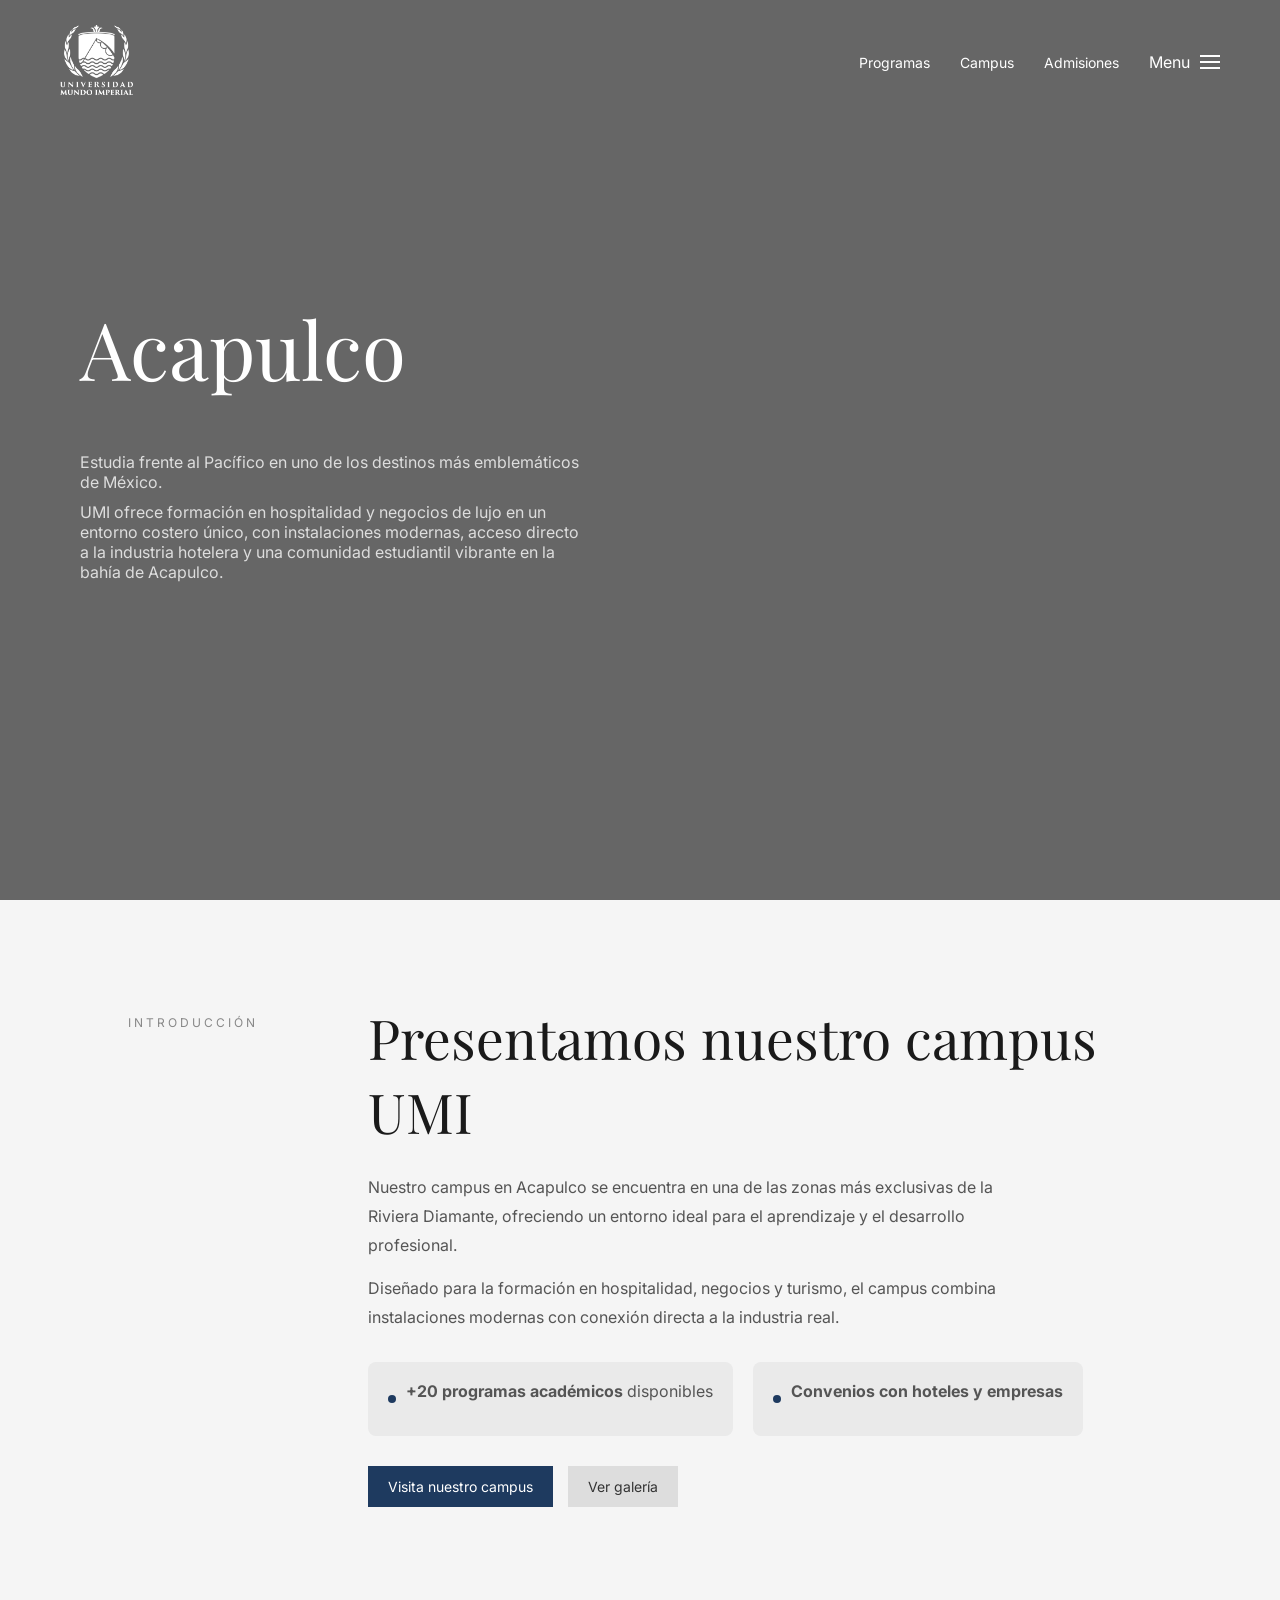
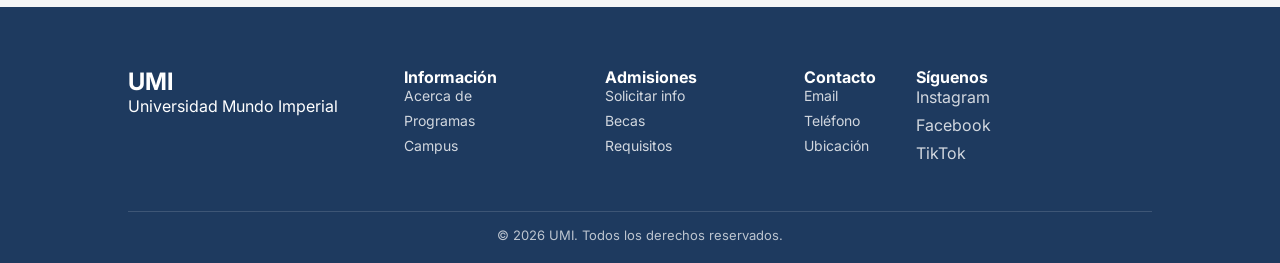
==== campus_acapulco.html @ 3c1600f2 "landings actualizacion" ====
<!DOCTYPE html>
<html lang="es">
<head>

    <!-- CSS -->
    <link rel="stylesheet" href="css/campus.css">

    <!-- FUENTES -->
    <link href="https://fonts.googleapis.com/css2?family=Playfair+Display:wght@300;400;600&family=Inter:wght@300;400;500&display=swap" rel="stylesheet">

    <meta charset="UTF-8">
    <title>Universidad</title>
</head>

<body>
 
<section class="hero">

    <!-- VIDEO -->
    <video autoplay muted loop class="video-bg">
        <source src="videos/aca_campus.mp4" type="video/mp4">
    </video>

    <div class="overlay"></div>

    <div class="navbar">
        <div class="logo">
            <img src="images/logo/LogoUMI-Blanco.png">
        </div>

        <div class="nav-right">
            <div class="nav-links">
                <a href="#">Programas</a>
                <a href="campus_acapulco.html">Campus</a>
                <a href="#">Admisiones</a>
            </div>

            <div class="menu" onclick="abrirMenu()">
                <span>Menu</span>
                <div class="hamburger">
                    <div></div><div></div><div></div>
                </div>
            </div>
        </div>
    </div>

    <!-- CONTENIDO HERO -->
    <div class="campus-content">
        <h1 class="campus-title">Acapulco</h1>
        <p class="campus-desc">Estudia frente al Pacífico en uno de los destinos más emblemáticos de México.</p>
        <p class="campus-desc">
            UMI ofrece formación en hospitalidad y negocios de lujo en un entorno costero único,
            con instalaciones modernas, acceso directo a la industria hotelera y una comunidad
            estudiantil vibrante en la bahía de Acapulco.
        </p>
    </div>

</section>

<section class="intro-campus">

    <div class="intro-container">

        <!-- LADO IZQUIERDO -->
        <div class="intro-label">
            INTRODUCCIÓN
        </div>

        <!-- LADO DERECHO -->
        <div class="intro-content">
            <h2>Presentamos nuestro campus UMI</h2>

            <p>
                Nuestro campus en Acapulco se encuentra en una de las zonas más exclusivas 
                de la Riviera Diamante, ofreciendo un entorno ideal para el aprendizaje 
                y el desarrollo profesional.
            </p>

            <p>
                Diseñado para la formación en hospitalidad, negocios y turismo, el campus 
                combina instalaciones modernas con conexión directa a la industria real.
            </p>

            <!-- FEATURES -->
            <div class="intro-features">

                <div class="feature-box">
                    <span class="dot"></span>
                    <p><strong>+20 programas académicos</strong> disponibles</p>
                </div>

                <div class="feature-box">
                    <span class="dot"></span>
                    <p><strong>Convenios con hoteles y empresas</strong></p>
                </div>

            </div>

            <!-- BOTONES -->
            <div class="intro-buttons">
                <a href="#" class="btn-dark">Visita nuestro campus</a>
                <a href="#" class="btn-light">Ver galería</a>
            </div>

        </div>

    </div>

</section>

<!-- FOOTER -->
<footer class="footer">

    <div class="footer-container">

        <!-- IZQUIERDA -->
        <div class="footer-left">
            <h2>UMI</h2>
            <p>Universidad Mundo Imperial</p>
        </div>

        <!-- LINKS -->
        <div class="footer-links">

            <div>
                <h4>Información</h4>
                <a href="#">Acerca de</a>
                <a href="#">Programas</a>
                <a href="#">Campus</a>
            </div>

            <div>
                <h4>Admisiones</h4>
                <a href="#">Solicitar info</a>
                <a href="#">Becas</a>
                <a href="#">Requisitos</a>
            </div>

            <div>
                <h4>Contacto</h4>
                <a href="#">Email</a>
                <a href="#">Teléfono</a>
                <a href="#">Ubicación</a>
            </div>

        </div>

        <!-- REDES -->
        <div class="footer-social">
            <h4>Síguenos</h4>
            <p>Instagram</p>
            <p>Facebook</p>
            <p>TikTok</p>
        </div>

    </div>

    <!-- LINEA FINAL -->
    <div class="footer-bottom">
        <p>© 2026 UMI. Todos los derechos reservados.</p>
    </div>

</footer>

<!-- MENU -->
<div class="menu-full" id="menuFull">

    <!-- HEADER -->
    <div class="menu-header">
        <div class="menu-logo">
            <img src="images/logo/LogoUMI-Blanco.png">
        </div>

        <div class="close-btn" onclick="cerrarMenu()">✕</div>
    </div>

    <!-- CONTENIDO -->
    <div class="menu-content">

        <!-- IZQUIERDA -->
        <div class="menu-left">
    <h2 onclick="cambiarSeccion('programas')">Programas</h2>
    <h2 class="active" onclick="cambiarSeccion('campus')">Campus</h2>
    <h2 onclick="cambiarSeccion('admisiones')">Admisiones</h2>
    <h2 onclick="cambiarSeccion('acerca')">Acerca de</h2>
    <h2>Alumnado</h2>
</div>

        <!-- DERECHA  -->
        <div class="menu-right">

            <a href="campus_acapulco.html" class="campus-card">
                <div class="img-container">
                    <img src="images/foto1.jpg">
                </div>
                <h3>Acapulco</h3>
                <p>Guerrero, México</p>
            </a>

        </div>

    </div>

</div>

<!-- JS -->
<script>
function abrirMenu(seccion = null){
    const menu = document.getElementById("menuFull");
    menu.classList.add("active");

    // Reset estilos
    document.querySelectorAll(".menu-left h2").forEach(el => {
        el.classList.remove("active");
    });

    // Activar sección
    if(seccion === "campus"){
        document.querySelector(".menu-left h2:nth-child(2)").classList.add("active");
    }
}

function cerrarMenu(){
    document.getElementById("menuFull").classList.remove("active");
}
function mostrarProgramas(tipo){
    const contenedor = document.getElementById("careersGrid");
    const titulo = document.getElementById("tituloCarreras");

    const nombres = {
        licenciatura: "Licenciaturas",
        posgrado: "Posgrados",
        ejecutivo: "Educación continua",
        online: "Cursos en línea"
    };

    titulo.innerText = nombres[tipo] || tipo;

    contenedor.innerHTML = `
        <div class="career-card"><h3>${nombres[tipo]} 1</h3></div>
        <div class="career-card"><h3>${nombres[tipo]} 2</h3></div>
        <div class="career-card"><h3>${nombres[tipo]} 3</h3></div>
    `;

    
    document.getElementById("careersSection").scrollIntoView({
        behavior: "smooth"
    });
}
</script>
<script>
function revealOnScroll(){
    const reveals = document.querySelectorAll(".reveal");

    reveals.forEach((el) => {
        const windowHeight = window.innerHeight;
        const elementTop = el.getBoundingClientRect().top;

        if(elementTop < windowHeight - 120){
            el.classList.add("active");
        }
    });
}

// activar al cargar
window.addEventListener("load", revealOnScroll);

// activar al hacer scroll
window.addEventListener("scroll", revealOnScroll);
</script>
<script>
let current = 0;
let target = 0;

window.addEventListener("scroll", () => {
    target = window.scrollY;
});

function animate(){
    current += (target - current) * 0.08;

    const img1 = document.querySelector(".img1");
    const img2 = document.querySelector(".img2");
    const img3 = document.querySelector(".img3");

    if(img1){
        img1.style.transform = `translateY(${current * 0.2}px)`;
    }

    if(img2){
        img2.style.transform = `translateY(${current * 0.35}px)`;
    }

    if(img3){
        img3.style.transform = `translateY(${current * 0.15}px)`;
    }

    requestAnimationFrame(animate);
}

animate();
</script>
</body>
</html>
---- css/campus.css ----
/* RESET */
*{
    margin:0;
    padding:0;
    box-sizing:border-box;
}

body{
    font-family:'Inter', sans-serif;
}

/* HERO */
.hero{
    position:relative;
    height:100vh;
    overflow:hidden;
    color:white;
}

/* VIDEO */
.video-bg{
    position:absolute;
    inset:0;
    width:100%;
    height:100%;
    object-fit:cover;
    z-index:-2;
}

/* OVERLAY */
.overlay{
    position:absolute;
    inset:0;
    background:rgba(0,0,0,0.6);
    z-index:-1;
}

/* NAVBAR */
.navbar{
    position:absolute;
    top:0;
    width:100%;
    display:flex;
    justify-content:space-between;
    padding:25px 60px;
    z-index:10;
}

.logo img{
    height:70px;
}

.nav-links{
    display:flex;
    gap:30px;
}

.nav-links a{
    color:white;
    text-decoration:none;
    font-size:14px;
    transition:0.3s;
}

.nav-links a:hover{
    opacity:0.7;
}

.nav-right{
    display:flex;
    align-items:center;
    gap:30px;
}

/* MENU ICON */
.menu{
    display:flex;
    align-items:center;
    gap:10px;
    cursor:pointer;
}

.hamburger{
    display:flex;
    flex-direction:column;
    gap:4px;
}

.hamburger div{
    width:20px;
    height:2px;
    background:white;
}

/* CONTENIDO HERO */
.campus-content{
    position:relative;
    z-index:2;
    height:100%;
    display:flex;
    flex-direction:column;
    justify-content:center;
    padding:0 80px;
}

.campus-title {
    font-family: 'Playfair Display', serif;
    font-size: 5rem;
    font-weight: 300;
    margin-bottom: 4rem; 
    line-height: 1;
}

.campus-desc{
    max-width:500px;
    color:#ddd;
    margin-bottom:10px;
}

/* FOOTER */
.footer{
    background:#1e3a5f;
    color:white;
    padding:60px 10% 20px;
}

.footer-container{
    display:grid;
    grid-template-columns:1fr 2fr 1fr;
    gap:40px;
    margin-bottom:40px;
}

.footer-links{
    display:flex;
    justify-content:space-between;
}

.footer-links a{
    display:block;
    margin-bottom:8px;
    color:white;
    text-decoration:none;
    font-size:14px;
    opacity:0.8;
}

.footer-links a:hover{
    opacity:1;
}

.footer-social p{
    margin-bottom:8px;
    opacity:0.8;
}

.footer-bottom{
    border-top:1px solid rgba(255,255,255,0.2);
    padding-top:15px;
    text-align:center;
    font-size:13px;
    opacity:0.7;
}

/* MENU FULL */
.menu-full{
    position:fixed;
    inset:0;
    background:#9c7758;
    z-index:999;
    opacity:0;
    visibility:hidden;
    transition:0.4s;
}

.menu-full.active{
    opacity:1;
    visibility:visible;
}

/* HEADER */
.menu-header{
    display:flex;
    justify-content:space-between;
    padding:30px 60px;
}

.menu-logo img{
    height:60px;
}

.close-btn{
    font-size:28px;
    color:white;
    cursor:pointer;
}

/* CONTENIDO */
.menu-content{
    display:flex;
    height:calc(100% - 100px);
    padding:60px;
}

/* IZQUIERDA */
.menu-left{
    flex:1;
    display:flex;
    flex-direction:column;
    justify-content:center;
    gap:20px;
}

.menu-left h2{
    font-size:32px;
    font-weight:300;
    color:#e8dccc;
    cursor:pointer;
}

.menu-left .active{
    color:white;
}

/* DERECHA */
.menu-right{
    flex:2;
    display:flex;
    justify-content:center;
    align-items:center;
}

/* CARD CAMPUS */
.campus-card{
    width:380px;
    text-decoration:none;
    color:white;
    transition:0.4s;
}

.img-container{
    overflow:hidden;
}

.img-container img{
    width:100%;
    height:260px;
    object-fit:cover;
    transition:0.6s;
}

.campus-card:hover img{
    transform:scale(1.1);
}

.campus-card:hover{
    transform:translateY(-5px);
}

/* ===== INTRO CAMPUS ===== */
.intro-campus{
    padding:100px 10%;
    background:#f5f5f5;
}

.intro-container{
    display:grid;
    grid-template-columns: 200px 1fr;
    gap:40px;
    align-items:start;
}

/* LABEL IZQUIERDA */
.intro-label{
    font-size:12px;
    letter-spacing:3px;
    color:#888;
    margin-top:15px;
}

/* CONTENIDO */
.intro-content h2{
    font-family:'Playfair Display', serif;
    font-size:55px;
    font-weight:300;
    margin-bottom:25px;
    color:#1a1a1a;
}

.intro-content p{
    max-width:650px;
    color:#555;
    line-height:1.8;
    margin-bottom:15px;
}

/* FEATURES */
.intro-features{
    display:flex;
    gap:20px;
    margin:30px 0;
    flex-wrap:wrap;
}

.feature-box{
    display:flex;
    align-items:center;
    gap:10px;
    background:#eaeaea;
    padding:15px 20px;
    border-radius:8px;
}

.feature-box .dot{
    width:8px;
    height:8px;
    background:#1e3a5f;
    border-radius:50%;
}

/* BOTONES */
.intro-buttons{
    display:flex;
    gap:15px;
    margin-top:20px;
}

.btn-dark{
    background:#1e3a5f;
    color:white;
    padding:12px 20px;
    text-decoration:none;
    font-size:14px;
}

.btn-light{
    background:#ddd;
    color:#333;
    padding:12px 20px;
    text-decoration:none;
    font-size:14px;
}
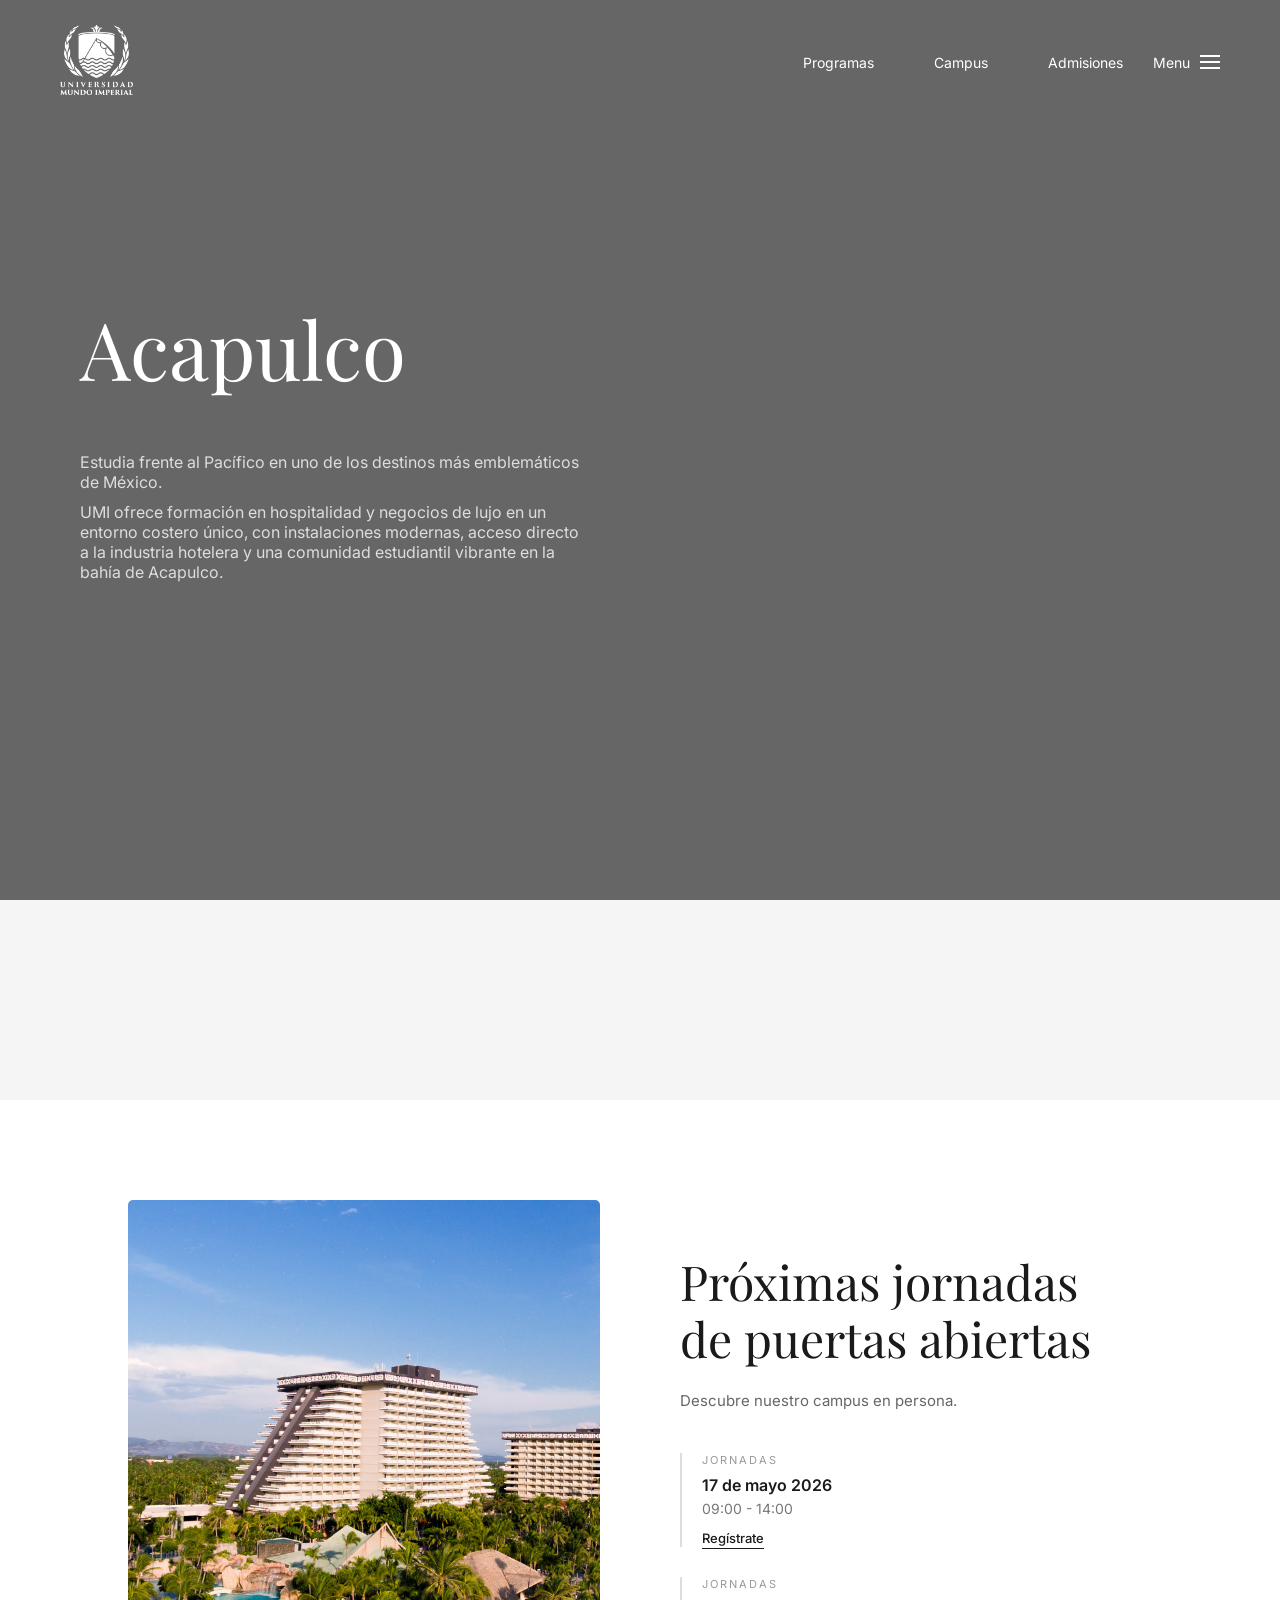
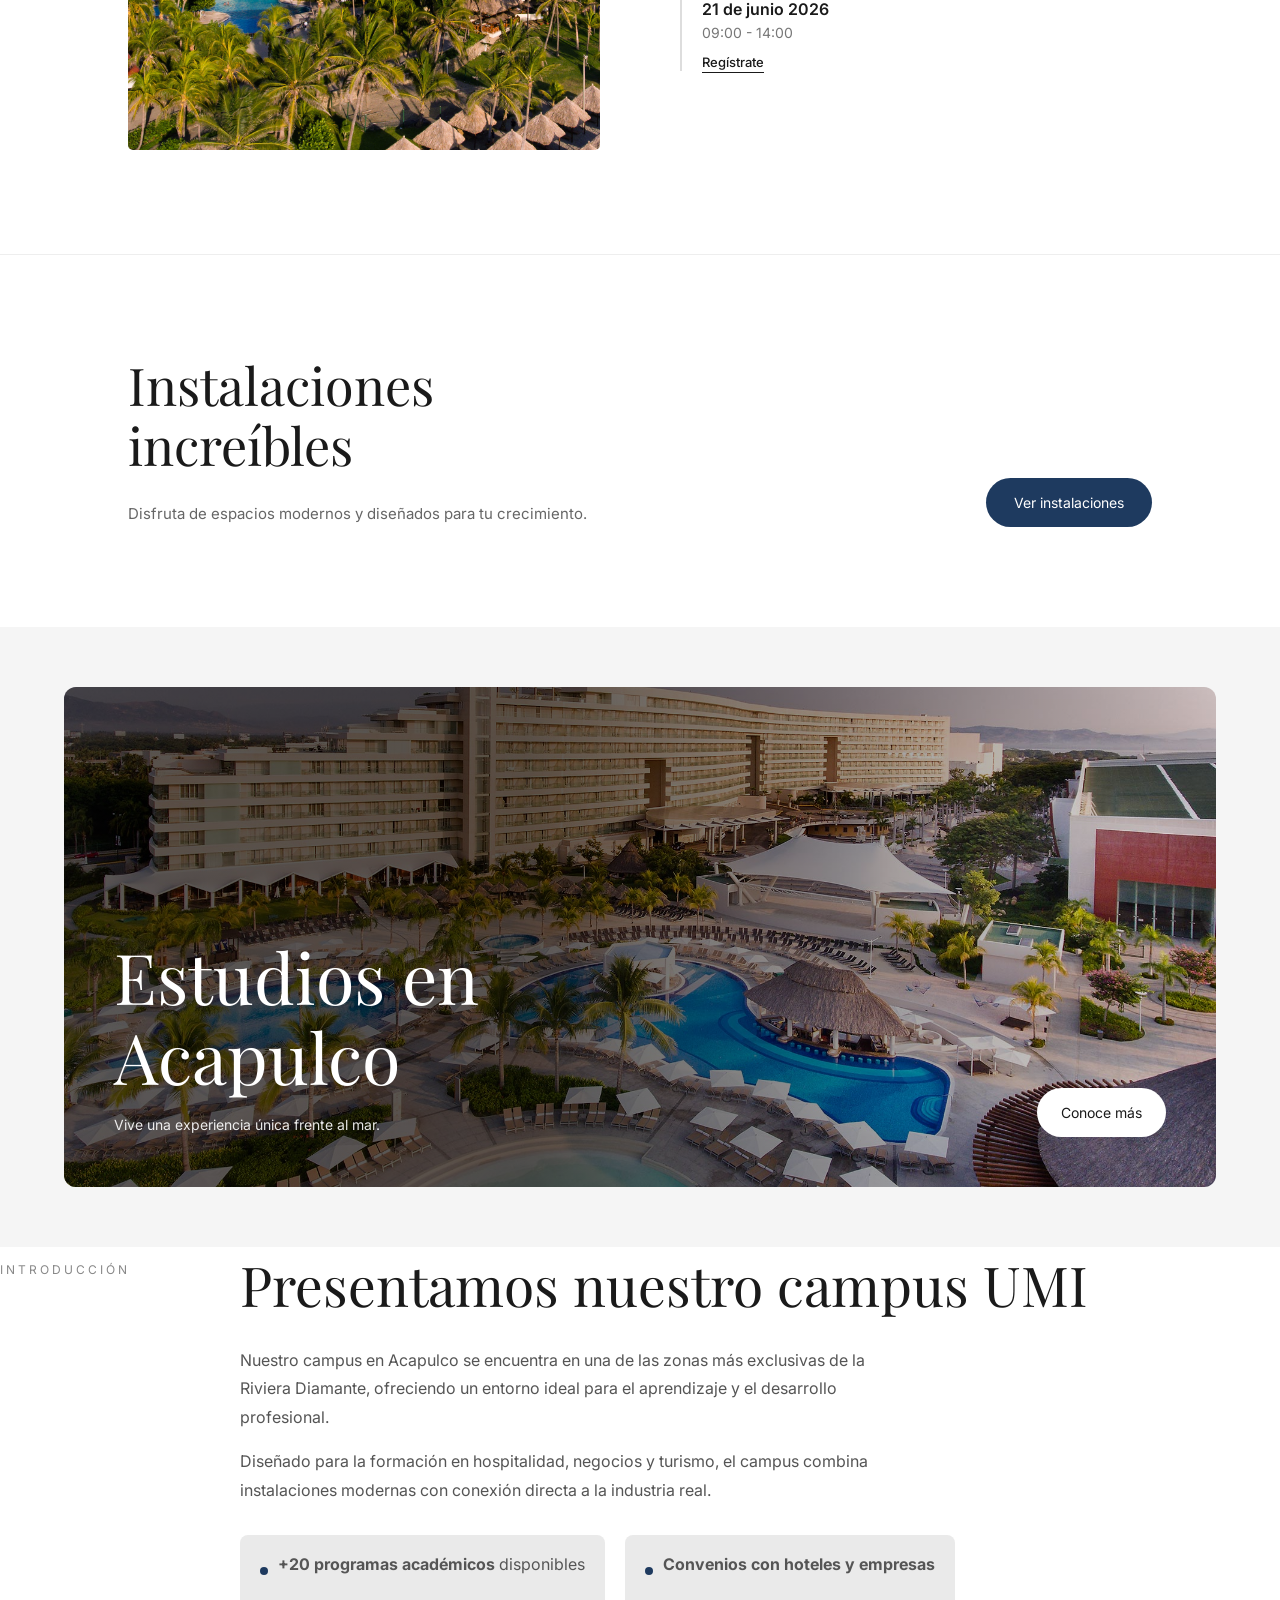
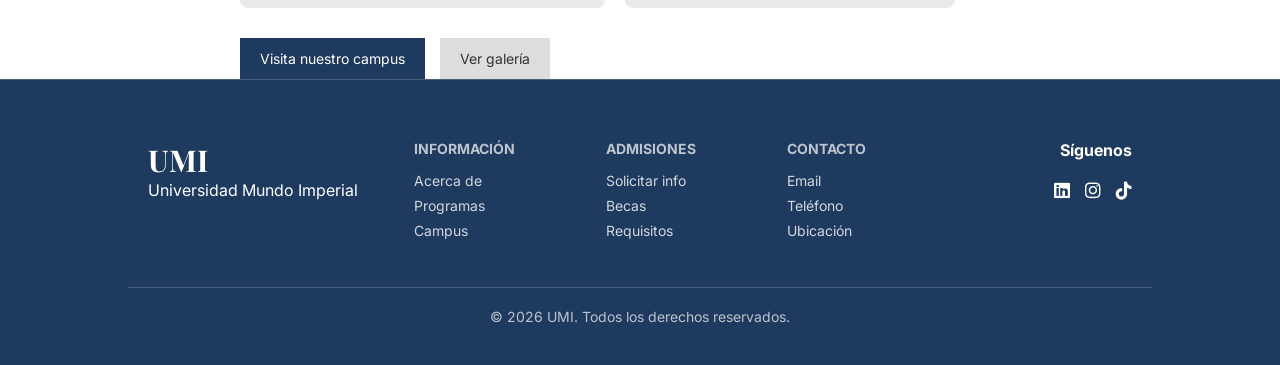
==== commit a22d6888: "landing actualizado" ====
--- a/campus_acapulco.html
+++ b/campus_acapulco.html
@@ -3,10 +3,13 @@
 <head>
 
     <!-- CSS -->
+    <link rel="stylesheet" href="css/index.css">
     <link rel="stylesheet" href="css/campus.css">
+    
 
     <!-- FUENTES -->
     <link href="https://fonts.googleapis.com/css2?family=Playfair+Display:wght@300;400;600&family=Inter:wght@300;400;500&display=swap" rel="stylesheet">
+    <link rel="stylesheet" href="https://cdnjs.cloudflare.com/ajax/libs/font-awesome/6.5.0/css/all.min.css">
 
     <meta charset="UTF-8">
     <title>Universidad</title>
@@ -30,12 +33,12 @@
 
         <div class="nav-right">
             <div class="nav-links">
-                <a href="#">Programas</a>
-                <a href="campus_acapulco.html">Campus</a>
+                <a href="#" onclick="abrirMenu('programas'); return false;">Programas</a>
+                <a href="#" onclick="abrirMenu('campus'); return false;">Campus</a>
                 <a href="#">Admisiones</a>
             </div>
 
-            <div class="menu" onclick="abrirMenu()">
+            <div class="menu" onclick="abrirMenu('campus')">
                 <span>Menu</span>
                 <div class="hamburger">
                     <div></div><div></div><div></div>
@@ -57,7 +60,83 @@
 
 </section>
 
-<section class="intro-campus">
+<section class="intro-campus"></section>
+
+<section class="jornadas">
+
+        <div class="jornadas-container">
+    
+            <div class="jornadas-img">
+                <img src="images/foto4.jpg" alt="">
+            </div>
+    
+            <div class="jornadas-content">
+    
+                <h2>Próximas jornadas<br>de puertas abiertas</h2>
+    
+                <p class="jornadas-desc">
+                    Descubre nuestro campus en persona.
+                </p>
+    
+                <div class="evento-item">
+                    <span class="evento-label">JORNADAS</span>
+                    <p class="evento-fecha">17 de mayo 2026</p>
+                    <p class="evento-detalle">09:00 - 14:00</p>
+                    <a href="#" class="evento-link">Regístrate</a>
+                </div>
+    
+                <div class="evento-item">
+                    <span class="evento-label">JORNADAS</span>
+                    <p class="evento-fecha">21 de junio 2026</p>
+                    <p class="evento-detalle">09:00 - 14:00</p>
+                    <a href="#" class="evento-link">Regístrate</a>
+                </div>
+    
+            </div>
+    
+        </div>
+    
+    </section>
+    <section class="instalaciones">
+
+        <div class="instalaciones-container">
+    
+            <div class="instalaciones-texto">
+                <h2>Instalaciones increíbles</h2>
+                <p>
+                    Disfruta de espacios modernos y diseñados para tu crecimiento.
+                </p>
+            </div>
+    
+            <div class="instalaciones-cta">
+                <a href="#" class="btn-instalaciones">Ver instalaciones</a>
+            </div>
+    
+        </div>
+    
+    </section>
+    <section class="vida-campus">
+
+        <div class="vida-inner">
+    
+            <img src="images/foto5.jpg" class="vida-bg-img">
+    
+            <div class="vida-overlay"></div>
+    
+            <div class="vida-texto">
+                <h2>Estudios en Acapulco</h2>
+                <p>
+                    Vive una experiencia única frente al mar.
+                </p>
+            </div>
+    
+            <div class="vida-cta">
+                <a href="#" class="btn-vida">Conoce más</a>
+            </div>
+    
+        </div>
+    
+    </section>
 
     <div class="intro-container">
 
@@ -113,13 +192,11 @@
 
     <div class="footer-container">
 
-        <!-- IZQUIERDA -->
         <div class="footer-left">
             <h2>UMI</h2>
             <p>Universidad Mundo Imperial</p>
         </div>
 
-        <!-- LINKS -->
         <div class="footer-links">
 
             <div>
@@ -145,17 +222,19 @@
 
         </div>
 
-        <!-- REDES -->
         <div class="footer-social">
             <h4>Síguenos</h4>
-            <p>Instagram</p>
-            <p>Facebook</p>
-            <p>TikTok</p>
-        </div>
-
-    </div>
-
-    <!-- LINEA FINAL -->
+
+            <div class="social-icons">
+                <a href="#"><i class="fab fa-linkedin"></i></a>
+                <a href="#"><i class="fab fa-instagram"></i></a>
+                <a href="#"><i class="fab fa-tiktok"></i></a>
+            </div>
+
+        </div>
+
+    </div>
+
     <div class="footer-bottom">
         <p>© 2026 UMI. Todos los derechos reservados.</p>
     </div>
@@ -179,15 +258,14 @@
 
         <!-- IZQUIERDA -->
         <div class="menu-left">
-    <h2 onclick="cambiarSeccion('programas')">Programas</h2>
-    <h2 class="active" onclick="cambiarSeccion('campus')">Campus</h2>
-    <h2 onclick="cambiarSeccion('admisiones')">Admisiones</h2>
-    <h2 onclick="cambiarSeccion('acerca')">Acerca de</h2>
-    <h2>Alumnado</h2>
-</div>
-
+        <h2 onclick="cambiarSeccion('programas', this)">Programas</h2>
+        <h2 class="active" onclick="cambiarSeccion('campus', this)">Campus</h2>
+        <h2 onclick="cambiarSeccion('admisiones', this)">Admisiones</h2>
+        <h2 onclick="cambiarSeccion('acerca', this)">Acerca de</h2>
+        <h2 onclick="cambiarSeccion('alumnado', this)">Alumnado</h2>
+        </div>
         <!-- DERECHA  -->
-        <div class="menu-right">
+        <div class="menu-right" id="menuContent">
 
             <a href="campus_acapulco.html" class="campus-card">
                 <div class="img-container">
@@ -196,6 +274,21 @@
                 <h3>Acapulco</h3>
                 <p>Guerrero, México</p>
             </a>
+            <div class="menu-social">
+
+                <a href="https://www.linkedin.com" target="_blank">
+                    <i class="fab fa-linkedin"></i>
+                </a>
+            
+                <a href="https://www.instagram.com" target="_blank">
+                    <i class="fab fa-instagram"></i>
+                </a>
+            
+                <a href="https://www.tiktok.com" target="_blank">
+                    <i class="fab fa-tiktok"></i>
+                </a>
+            
+            </div>
 
         </div>
 
@@ -209,19 +302,31 @@
     const menu = document.getElementById("menuFull");
     menu.classList.add("active");
 
-    // Reset estilos
-    document.querySelectorAll(".menu-left h2").forEach(el => {
-        el.classList.remove("active");
-    });
-
-    // Activar sección
+    const items = document.querySelectorAll(".menu-left h2");
+
+    items.forEach(el => el.classList.remove("active"));
+
     if(seccion === "campus"){
-        document.querySelector(".menu-left h2:nth-child(2)").classList.add("active");
+        items[1].classList.add("active");
+        cambiarSeccion('campus', items[1]);
     }
-}
-
-function cerrarMenu(){
-    document.getElementById("menuFull").classList.remove("active");
+
+    if(seccion === "programas"){
+        items[0].classList.add("active");
+        cambiarSeccion('programas', items[0]);
+    }
+}
+
+function irAPrograma(tipo){
+    cerrarMenu();
+
+    mostrarProgramas(tipo);
+
+    setTimeout(() => {
+        document.getElementById("careersSection").scrollIntoView({
+            behavior: "smooth"
+        });
+    }, 300);
 }
 function mostrarProgramas(tipo){
     const contenedor = document.getElementById("careersGrid");
@@ -247,6 +352,10 @@
         behavior: "smooth"
     });
 }
+function cerrarMenu(){
+    const menu = document.getElementById("menuFull");
+    menu.classList.remove("active");
+}
 </script>
 <script>
 function revealOnScroll(){
@@ -300,5 +409,115 @@
 
 animate();
 </script>
+<script>
+    function cambiarSeccion(seccion, el = null){
+
+const contenido = document.getElementById("menuContent");
+
+// reset active
+document.querySelectorAll(".menu-left h2").forEach(item => {
+    item.classList.remove("active");
+});
+
+// activar el clickeado
+if(el){
+    el.classList.add("active");
+}
+
+// contenido dinámico
+if(seccion === "campus"){
+    contenido.innerHTML = `
+        <a href="campus_acapulco.html" class="campus-card">
+            <div class="img-container">
+                <img src="images/foto1.jpg">
+            </div>
+            <h3>Acapulco</h3>
+            <p>Guerrero, México</p>
+        </a>
+    `;
+}
+
+if(seccion === "programas"){
+    contenido.innerHTML = `
+    <div class="menu-programas">
+
+        <div class="col">
+            <span class="menu-title">LICENCIATURAS</span>
+            <p>Administración Hotelera</p>
+            <p>Negocios Internacionales</p>
+            <p>Turismo de Lujo</p>
+        </div>
+
+        <div class="col">
+            <span class="menu-title">POSGRADOS</span>
+            <p>Maestría en Hospitality</p>
+            <p>Maestría en Finanzas</p>
+            <p>Maestría en Marketing</p>
+        </div>
+
+        <div class="col">
+            <span class="menu-title">EDUCACIÓN EJECUTIVA</span>
+            <p>Diplomado en Negocios</p>
+            <p>Gestión de lujo</p>
+            <p>Leadership Program</p>
+        </div>
+
+        <div class="col">
+            <span class="menu-title">CURSOS</span>
+            <p>Curso de Hospitality</p>
+            <p>Curso de lujo</p>
+            <p>Online programs</p>
+        </div>
+
+    </div>
+    `;
+}
+
+if(seccion === "admisiones"){
+    contenido.innerHTML = `
+        <div class="menu-programas">
+            <div class="col">
+                <p>Proceso</p>
+                <p>Becas</p>
+            </div>
+            <div class="col">
+                <p>Requisitos</p>
+                <p>Costos</p>
+            </div>
+        </div>
+    `;
+}
+
+if(seccion === "acerca"){
+    contenido.innerHTML = `
+        <div class="menu-programas">
+            <div class="col">
+                <p>Historia</p>
+                <p>Misión</p>
+            </div>
+            <div class="col">
+                <p>Visión</p>
+                <p>Valores</p>
+            </div>
+        </div>
+    `;
+}
+
+if(seccion === "alumnado"){
+    contenido.innerHTML = `
+        <div class="menu-programas">
+            <div class="col">
+                <p>Vida estudiantil</p>
+                <p>Eventos</p>
+            </div>
+            <div class="col">
+                <p>Comunidad</p>
+                <p>Servicios</p>
+            </div>
+        </div>
+    `;
+}
+}
+    </script>
 </body>
 </html>
--- a/css/index.css
+++ b/css/index.css
@@ -0,0 +1,1348 @@
+/* RESET */
+*{
+    margin:0;
+    padding:0;
+    box-sizing:border-box;
+}
+
+body{
+    font-family: 'Inter', sans-serif;
+    margin:0;
+}
+
+/* HERO */
+.hero{
+    position:relative;
+    height:100vh;
+    overflow:hidden;
+    color:white;
+    min-height:100vh;
+}
+
+/* VIDEO */
+.video-bg{
+    position:absolute;
+    top:0;
+    left:0;
+    width:100%;
+    height:100%;
+    object-fit:cover;
+    z-index:-2;
+}
+
+/* OVERLAY */
+.overlay{
+    position:absolute;
+    width:100%;
+    height:100%;
+    background:rgba(0,0,0,0.6);
+    z-index:-1;
+}
+
+/* NAVBAR */
+.navbar{
+    position:absolute;
+    top:0;
+    width:100%;
+    display:flex;
+    justify-content:space-between;
+    padding:25px 60px;
+    z-index:10;
+}
+
+.navbar h2{
+    font-weight:600;
+    letter-spacing:3px;
+}
+
+.navbar a{
+    color:white;
+    margin-left:30px;
+    text-decoration:none;
+    font-size:14px;
+    transition:0.3s;
+}
+
+.navbar a:hover{
+    opacity:0.7;
+}
+
+/* CONTENIDO */
+.content{
+    position:relative;
+    z-index:2;
+    height:100%;
+    display:flex;
+    flex-direction:column;
+    justify-content:center;
+    padding:0 80px;
+    animation:fadeUp 1.2s ease;
+}
+
+/* TEXTO SCRIPT */
+.script-text{
+    font-family: 'Playfair Display', serif;
+    font-style:italic;
+    font-size:40px;
+    font-weight:300;
+    margin-bottom:10px;
+}
+
+/* TITULO */
+.content h1{
+    font-family: 'Playfair Display', serif;
+    font-size:75px;
+    font-weight:300;
+    line-height:1.1;
+    max-width:900px;
+}
+
+/* SUBTEXTO */
+.subtitle{
+    margin-top:20px;
+    max-width:500px;
+    color:#ddd;
+    font-size:16px;
+}
+
+/* BOTONES */
+.buttons{
+    margin-top:30px;
+}
+
+.buttons button{
+    padding:14px 25px;
+    margin-right:15px;
+    border:none;
+    cursor:pointer;
+    font-size:14px;
+    transition:0.3s;
+}
+
+.btn1{
+    background:white;
+    color:black;
+}
+
+.btn1:hover{
+    background:#ddd;
+}
+
+.btn2{
+    background:transparent;
+    border:1px solid white;
+    color:white;
+}
+
+.btn2:hover{
+    background:white;
+    color:black;
+}
+
+/* ANIMACION */
+@keyframes fadeUp{
+    from{
+        opacity:0;
+        transform:translateY(40px);
+    }
+    to{
+        opacity:1;
+        transform:translateY(0);
+    }
+}
+.logo img{
+    height:75px;
+}
+.menu{
+    display:flex;
+    align-items:center;
+    gap:10px;
+    cursor:pointer;
+}
+
+.menu span{
+    font-size:14px;
+}
+
+.hamburger{
+    display:flex;
+    flex-direction:column;
+    gap:4px;
+}
+
+.hamburger div{
+    width:20px;
+    height:2px;
+    background:white;
+}
+.nav-links{
+    display:flex;
+    align-items:center;
+}
+.nav-right{
+    display:flex;
+    align-items:center;
+    gap:30px;
+}
+
+/* HEADER */
+.menu-header{
+    display:flex;
+    justify-content:flex-end;
+    font-size:18px;
+    cursor:pointer;
+}
+
+
+/* IZQUIERDA */
+.menu-left h2{
+    font-size:48px;
+    font-weight:300;
+    margin-bottom:20px;
+    transition:0.3s;
+    cursor:pointer;
+    color: #e8dccc;
+}
+
+.menu-left h2:hover{
+    opacity:0.6;
+}
+
+/* DERECHA */
+.menu-right p{
+    margin-bottom:10px;
+    font-size:16px;
+}
+.overlay{
+    pointer-events:none;
+}
+.menu-right{
+    max-width:400px;
+    line-height:1.8;
+    justify-content: center; 
+    align-items: center;
+}
+.close-btn{
+    background:none;
+    border:none;
+    color:white;
+    font-size:18px;
+    cursor:pointer;
+    transition:0.3s;
+}
+
+.close-btn:hover{
+    opacity:0.6;
+}
+.menu-header{
+    display:flex;
+    justify-content:flex-end;
+    padding:20px 40px;
+    z-index:10000;
+}
+
+
+.programs h2 {
+    font-size: 40px;
+    margin-bottom: 10px;
+}
+
+.programs .description {
+    color: gray;
+    margin-bottom: 40px;
+}
+
+/* CARD */
+.card {
+    position: relative;
+    overflow: hidden;
+    border-radius: 10px;
+    cursor: pointer;
+}
+
+.card img {
+    width: 100%;
+    height: 250px;
+    object-fit: cover;
+}
+
+/* OVERLAY OSCURO */
+.card-overlay {
+    position: absolute;
+    top: 0;
+    left: 0;
+    width: 100%;
+    height: 100%;
+    background: rgba(0,0,0,0.4);
+}
+
+/* TEXTO */
+.card h3 {
+    position: absolute;
+    top: 50%;
+    left: 50%;
+    transform: translate(-50%, -50%);
+    
+    color: white;
+    font-size: 22px;
+    text-align: center;
+}
+
+/* HOVER */
+.card:hover img {
+    transform: scale(1.05);
+    transition: 0.3s;
+}
+
+/* SECCIÓN DESTINOS */
+.destinations-section {
+    padding: 80px 8%;
+    background: #fff;
+}
+
+.section-intro {
+    margin-bottom: 60px;
+}
+
+.dest-label {
+    font-size: 12px;
+    letter-spacing: 3px;
+    text-transform: uppercase;
+    color: #999;
+    margin-bottom: 12px;
+    display: block;
+}
+
+.dest-title {
+    font-family: 'Playfair Display', serif;
+    font-size: 42px;
+    font-weight: 300;
+    color: #1a1a1a;
+    line-height: 1.2;
+    max-width: 500px;
+}
+
+/* ITEM */
+.dest-item {
+    display: grid;
+    grid-template-columns: 1fr 1fr;
+    gap: 60px;
+    align-items: center;
+    margin-bottom: 80px;
+    padding-bottom: 80px;
+    border-bottom: 1px solid #eee;
+}
+
+/* IMAGEN DERECHA EN EL 2DO */
+.dest-reverse {
+    direction: rtl;
+}
+
+.dest-reverse > * {
+    direction: ltr;
+}
+
+/* SIN BORDE EN EL ULTIMO */
+.dest-last {
+    border-bottom: none;
+    margin-bottom: 0;
+    padding-bottom: 0;
+}
+
+/* IMAGEN */
+.dest-img-wrap {
+    overflow: hidden;
+    border-radius: 10px;
+    aspect-ratio: 4 / 3;
+}
+
+.dest-img-wrap img {
+    width: 100%;
+    height: 100%;
+    object-fit: cover;
+    display: block;
+    transition: transform 0.6s ease;
+}
+
+
+
+/* NUMERO */
+.dest-num {
+    font-family: 'Playfair Display', serif;
+    font-size: 80px;
+    font-weight: 300;
+    color: #eee;
+    line-height: 1;
+    margin-bottom: -10px;
+    display: block;
+}
+
+/* TAG */
+.dest-tag {
+    font-size: 11px;
+    letter-spacing: 3px;
+    text-transform: uppercase;
+    color: #999;
+    margin-bottom: 16px;
+    display: block;
+}
+
+/* TITULO */
+.dest-info h3 {
+    font-family: 'Playfair Display', serif;
+    font-size: 36px;
+    font-weight: 300;
+    color: #1a1a1a;
+    line-height: 1.2;
+    margin-bottom: 16px;
+}
+
+/* DESCRIPCION */
+.dest-info p {
+    font-size: 15px;
+    color: #777;
+    line-height: 1.8;
+    margin-bottom: 28px;
+    max-width: 420px;
+}
+
+/* ===== LO QUE NOS DISTINGUE ===== */
+.distingue {
+    padding: 100px 8%;
+    background: #f9f9f7;
+}
+
+.distingue-header {
+    display: grid;
+    grid-template-columns: 1fr 1fr;
+    gap: 60px;
+    align-items: start;
+    margin-bottom: 80px;
+}
+
+.distingue-header h2 {
+    font-size: 13px;
+    font-weight: 500;
+    letter-spacing: 3px;
+    text-transform: uppercase;
+    color: #1a1a1a;
+}
+
+.distingue-header p {
+    font-size: 16px;
+    color: #555;
+    line-height: 1.7;
+    max-width: 440px;
+}
+
+.distingue-grid {
+    display: grid;
+    grid-template-columns: repeat(4, 1fr);
+}
+
+.distingue-col {
+    border-left: 1px solid #ddd;
+    padding: 40px 40px 40px 30px;
+}
+
+.distingue-col h3 {
+    font-size: 13px;
+    font-weight: 500;
+    letter-spacing: 2px;
+    text-transform: uppercase;
+    color: #1a1a1a;
+    margin-bottom: 20px;
+}
+
+.distingue-col p {
+    font-size: 14px;
+    color: #777;
+    line-height: 1.8;
+}
+
+@media(max-width: 768px) {
+    .distingue-header {
+        grid-template-columns: 1fr;
+    }
+
+    .distingue-grid {
+        grid-template-columns: 1fr;
+    }
+
+    .distingue-col {
+        border-left: none;
+        border-top: 1px solid #ddd;
+        padding: 30px 0;
+    }
+}
+
+/* BOTON */
+.dest-cta {
+    display: inline-flex;
+    align-items: center;
+    gap: 10px;
+    font-size: 13px;
+    font-weight: 500;
+    color: #1a1a1a;
+    text-decoration: none;
+    border-bottom: 1px solid #1a1a1a;
+    padding-bottom: 4px;
+    transition: opacity 0.3s;
+}
+/* FEATURES */
+.dest-features {
+    display: flex;
+    gap: 24px;
+    margin-bottom: 32px;
+    flex-wrap: wrap;
+}
+
+.dest-feature {
+    display: flex;
+    align-items: center;
+    gap: 8px;
+    font-size: 13px;
+    color: #888;
+}
+
+.dest-feature .dot {
+    width: 6px;
+    height: 6px;
+    border-radius: 50%;
+    background: #ccc;
+    flex-shrink: 0;
+}
+
+.dest-cta:hover {
+    opacity: 0.5;
+}
+/* ===== PROGRAMAS ===== */
+.programs-section{
+    padding:80px 10%;
+    background:#f5f5f5;
+}
+
+.programs-title{
+    text-align:center;
+    margin-bottom:50px;
+}
+
+.programs-title h2{
+    font-size:40px;
+    font-family:'Playfair Display', serif;
+}
+
+.programs-title p{
+    color:#777;
+    margin-top:10px;
+}
+
+/* GRID */
+.programs-grid{
+    display:grid;
+    grid-template-columns:repeat(2, 1fr);
+    gap:15px;
+}
+
+/* CARD */
+.card{
+    position:relative;
+    overflow:hidden;
+    border-radius:5px;
+    height:250px;
+    cursor:pointer;
+}
+
+/* IMAGEN */
+.card img{
+    width:100%;
+    height:100%;
+    object-fit:cover;
+    transition:0.4s;
+}
+
+/* OVERLAY */
+.card::before{
+    content:"";
+    position:absolute;
+    inset:0;
+    background:rgba(0,0,0,0.4);
+}
+
+/* TEXTO */
+.card h3{
+    position:absolute;
+    top:50%;
+    left:50%;
+    transform:translate(-50%, -50%);
+    color:white;
+    font-size:22px;
+    text-align:center;
+    z-index:2;
+}
+
+/* HOVER */
+.card:hover img{
+    transform:scale(1.05);
+}
+.careers{
+    padding:80px 10%;
+    background:#f9f9f9;
+    text-align:center;
+}
+
+.careers h2{
+    font-size:40px;
+    margin-bottom:40px;
+}
+
+.careers-grid{
+    display:grid;
+    grid-template-columns: repeat(3,1fr);
+    gap:20px;
+}
+
+.career-card{
+    background:white;
+    padding:30px;
+    border-radius:10px;
+    transition:0.3s;
+    cursor:pointer;
+}
+
+.career-card:hover{
+    transform:translateY(-5px);
+    box-shadow:0 10px 30px rgba(0,0,0,0.1);
+}
+.features{
+    display:grid;
+    grid-template-columns:repeat(4,1fr);
+    padding:80px 10%;
+    gap:30px;
+    background:#fff;
+}
+
+.feature{
+    text-align:center;
+}
+
+.feature h3{
+    font-size:20px;
+    margin-bottom:10px;
+}
+.testimonials{
+    padding:80px 10%;
+    background:#f5f5f5;
+    text-align:center;
+}
+
+.testimonials-grid{
+    display:grid;
+    grid-template-columns:repeat(3,1fr);
+    gap:20px;
+    margin-top:40px;
+}
+
+.testimonial{
+    background:white;
+    padding:30px;
+    border-radius:10px;
+}
+.cta{
+    background:#1e3a5f;
+    color:white;
+    text-align:center;
+    padding:80px 20px;
+    margin:0; 
+}
+
+.cta button{
+    margin-top:20px;
+    padding:15px 30px;
+    border:none;
+    background:white;
+    color:black;
+    cursor:pointer;
+}
+.cta-section{
+    background:#f5f5f5;
+    padding:100px 20px 60px;
+    display:flex;
+    justify-content:center;
+    
+}
+
+/* CAJA */
+.cta-box{
+    background:transparent;
+    color:white;
+    padding:60px 80px;
+    border-radius:15px;
+    text-align:center;
+    max-width:800px;
+    width:100%;
+
+    box-shadow:none;
+}
+
+/* TEXTO */
+.cta-box h2{
+    font-size:30px;
+    margin-bottom:20px;
+    color: #2f4a6d;
+}
+
+/* BOTON */
+.cta-box button{
+    padding:14px 30px;
+    border:none;
+    background:white;
+    color:black;
+    cursor:pointer;
+    font-weight:500;
+    transition:0.3s;
+}
+
+.cta-box button:hover{
+    background:#ddd;
+}
+@media(max-width:768px){
+
+    .programs-grid{
+        grid-template-columns:1fr;
+    }
+
+    .features{
+        grid-template-columns:1fr;
+    }
+
+    .testimonials-grid{
+        grid-template-columns:1fr;
+    }
+
+    .dest-item{
+        grid-template-columns:1fr;
+    }
+
+    .content h1{
+        font-size:40px;
+    }
+
+    .navbar{
+        padding:20px;
+    }
+
+}
+.footer{
+    background:#1e3a5f; /* tu azul */
+    color:white;
+    border-top:1px solid rgba(255,255,255,0.2);
+    padding:60px 0 20px;
+}
+
+.footer-container{
+    display:grid;
+    grid-template-columns: 1fr 2fr 1fr;
+    gap:40px;
+    margin-bottom:40px;
+    max-width: 1200px;
+    margin: 0 auto;
+    padding: 0 20px;
+}
+
+.footer-left h2{
+    font-family:'Playfair Display', serif;
+    font-size:30px;
+}
+
+.footer-links{
+    display:flex;
+    justify-content:space-between;
+}
+
+.footer-links h4{
+    margin-bottom:15px;
+    font-size:14px;
+    text-transform:uppercase;
+    opacity:0.7;
+}
+
+.footer-links a{
+    display:block;
+    margin-bottom:8px;
+    color:white;
+    text-decoration:none;
+    font-size:14px;
+    opacity:0.8;
+    transition:0.3s;
+}
+
+.footer-links a:hover{
+    opacity:1;
+}
+
+.footer-social h4{
+    margin-bottom:15px;
+}
+
+.footer-social p{
+    margin-bottom:8px;
+    cursor:pointer;
+    opacity:0.8;
+}
+
+.footer-social p:hover{
+    opacity:1;
+}
+
+.footer-bottom {
+    width: 100%; 
+    border-top: 1px solid rgba(255,255,255,0.2);
+    padding: 20px 10%;
+    margin-top: 40px;
+    margin: 40px auto 0;
+    max-width: 1200px; 
+    text-align: center;
+    font-size: 14px;
+    color: rgba(255,255,255,0.7);
+}
+
+/* HEADER */
+.menu-header {
+    display: flex;
+    justify-content: flex-end;
+}
+
+.close-btn {
+    background: none;
+    border: none;
+    color: white;
+    font-size: 18px;
+    cursor: pointer;
+}
+
+
+/* IZQUIERDA */
+.menu-left h2 {
+    font-size: 60px;
+    font-weight: 300;
+    margin: 15px 0;
+}
+
+/* DERECHA */
+.menu-right {
+    text-align: right;
+}
+
+.menu-right p {
+    margin: 10px 0;
+    font-size: 18px;
+}
+.alumni{
+    position:relative;
+    background:#0f2742;
+    color:white;
+    padding:180px 10%;
+    text-align:center;
+    overflow:hidden;
+}
+
+/* TEXTO */
+.alumni-content{
+    max-width:1000px;
+    margin:0 auto;
+    position:relative;
+    z-index:2;
+}
+
+.alumni-tag{
+    font-size:11px;
+    letter-spacing:3px;
+    opacity:0.6;
+    margin-bottom:20px;
+    display:block;
+}
+
+
+.alumni-content h2{
+    font-family:'Playfair Display', serif;
+    font-size:55px;
+    font-weight:300;
+    line-height:1.2;
+    letter-spacing:-1px;
+    margin-bottom:40px;
+}
+
+/* BOTON */
+.alumni-content button{
+    padding:14px 35px;
+    border:none;
+    background:#e5e5e5;
+    color:black;
+    font-size:14px;
+    cursor:pointer;
+    transition:0.3s;
+}
+
+.alumni-content button:hover{
+    background:white;
+}
+
+
+/* POSICIONES DESORDENADAS (ESTILO GLION) */
+.img1{
+    top:80px;
+    left:8%;
+}
+
+.img2{
+    top:40px;
+    right:10%;
+}
+
+.img3{
+    bottom:60px;
+    left:15%;
+}
+.alumni-content h2{
+    max-width:900px;
+    margin-left:auto;
+    margin-right:auto;
+}
+/* ESTADO INICIAL (oculto) */
+.reveal{
+    opacity:0;
+    transition: all 1s ease;
+}
+
+/* CUANDO APARECE */
+.reveal.active{
+    opacity:1;
+    transform:translateY(0);
+}
+
+.alumni-img{
+    position:absolute;
+    width:180px;
+    border-radius:12px;
+    object-fit:cover;
+    opacity:0.9;
+
+    will-change: transform;
+    transition: none
+}
+
+
+/* MENU FULL */
+.menu-full {
+    position: fixed;
+    inset: 0;
+    background: #9c7758;
+    z-index: 999;
+    opacity: 0;
+    display: flex;
+    flex-direction: column;
+    opacity: 0;
+    visibility: hidden;
+    transition: 0.4s;
+}
+
+.menu-full.active {
+    opacity: 1;
+    visibility: visible;
+}
+
+/* HEADER */
+.menu-header {
+    display: flex;
+    justify-content: space-between;
+    align-items: center;
+    padding: 30px 60px;
+}
+
+.menu-logo img {
+    height: 60px;
+}
+
+/* BOTÓN CERRAR */
+.close-btn {
+    font-size: 28px;
+    color: white;
+    cursor: pointer;
+}
+
+/* CONTENIDO */
+.menu-content{
+    flex:1;
+    display: flex;
+    justify-content: space-between;
+    align-items: center;
+    padding: 0 80px;
+    min-height: 70vh
+}
+
+/* IZQUIERDA */
+.menu-left {
+    flex: 1;
+    display: flex;
+    flex-direction: column;
+    justify-content: center;
+    gap: 20px;
+}
+
+.menu-left h2 {
+    font-size: 32px;
+    font-weight: 300;
+    color: #e8dccc;
+    transition: 0.3s;
+}
+
+.menu-left .active {
+    color: white;
+}
+
+.menu-left h2:hover {
+    opacity: 0.6;
+}
+
+
+/* DERECHA */
+.menu-right {
+    flex: 2;
+    display: flex;
+    align-items: center;
+    justify-content: flex-end; 
+}
+
+/* CARD */
+.campus-card {
+    width: 380px;
+    text-decoration: none;
+    color: white;
+    transition: 0.4s;
+}
+
+.img-container {
+    overflow: hidden;
+}
+
+.img-container img {
+    width: 100%;
+    height: 260px;
+    object-fit: cover;
+    transition: 0.6s;
+}
+
+.campus-card h3 {
+    margin-top: 15px;
+    font-size: 24px;
+}
+
+.campus-card p {
+    font-size: 14px;
+    opacity: 0.8;
+}
+
+
+.campus-card:hover img {
+    transform: scale(1.1);
+}
+
+.campus-card:hover {
+    transform: translateY(-5px);
+}
+.alumni-content{
+    opacity: 0;
+    transform: translateY(80px);
+    transition: all 1.2s ease;
+}
+
+.alumni-content.active{
+    opacity: 1;
+    transform: translateY(0);
+}
+.volver-container{
+    margin-bottom:10px;
+}
+
+.btn-volver{
+    background:none;
+    border:none;
+    font-size:13px;
+    cursor:pointer;
+    color:#1e3a5f;
+    font-weight:500;
+    padding:0;
+}
+
+.btn-volver:hover{
+    opacity:0.6;
+}
+.menu-programas{
+    display: grid;
+    grid-template-columns: repeat(2, 320px); 
+    gap: 80px; 
+}
+
+.menu-programas .col{
+    display: flex;
+    flex-direction: column;
+    gap: 10px;
+}
+
+.menu-subtitle{
+    font-size: 12px;
+    letter-spacing: 2px;
+    opacity: 0.7;
+}
+
+.menu-programas p{
+    margin: 0;
+    font-size: 16px;
+    cursor: pointer;
+    transition: 0.3s;
+}
+
+.menu-programas p:hover{
+    opacity: 0.6;
+}
+.menu-full{
+    color: white;
+}
+
+/* ===== CARRUSEL ===== */
+.carrusel-wrap {
+    position: relative;
+    overflow: hidden;
+}
+
+.carrusel-track {
+    display: flex;
+    transition: transform 0.5s ease;
+    height: 100%;
+}
+
+.carrusel-track img {
+    min-width: 100%;
+    height: 100%;
+    object-fit: cover;
+    flex-shrink: 0;
+}
+
+.carrusel-btn {
+    position: absolute;
+    top: 50%;
+    transform: translateY(-50%);
+    background: rgba(255,255,255,0.85);
+    border: none;
+    font-size: 28px;
+    width: 44px;
+    height: 44px;
+    border-radius: 50%;
+    cursor: pointer;
+    z-index: 5;
+    transition: 0.3s;
+    display: flex;
+    align-items: center;
+    justify-content: center;
+    color: #1a1a1a;
+}
+
+.carrusel-btn:hover {
+    background: white;
+}
+
+.carrusel-btn.prev { left: 15px; }
+.carrusel-btn.next { right: 15px; }
+
+.carrusel-dots {
+    position: absolute;
+    bottom: 15px;
+    left: 50%;
+    transform: translateX(-50%);
+    display: flex;
+    gap: 8px;
+}
+
+.carrusel-dots span {
+    width: 8px;
+    height: 8px;
+    border-radius: 50%;
+    background: rgba(255,255,255,0.5);
+    cursor: pointer;
+    transition: 0.3s;
+}
+
+.carrusel-dots span.active {
+    background: white;
+}
+
+/* ===== AÑOS DE EXCELENCIA ===== */
+.excelencia {
+    padding: 100px 8%;
+    background: #fff;
+}
+
+.excelencia-container {
+    display: grid;
+    grid-template-columns: 1fr 1fr;
+    gap: 80px;
+    align-items: center;
+}
+
+/* IMAGEN */
+.excelencia-img-wrap {
+    position: relative;
+}
+
+.excelencia-img {
+    width: 100%;
+    height: 550px;
+    object-fit: cover;
+    border-radius: 8px;
+    display: block;
+}
+
+/* BADGE SUPERIOR */
+.excelencia-badge {
+    position: absolute;
+    top: 20px;
+    left: 20px;
+    z-index: 2;
+    display: flex;
+    align-items: center;
+    gap: 10px;
+    background: rgba(0,0,0,0.45);
+    backdrop-filter: blur(6px);
+    padding: 10px 16px;
+    border-radius: 50px;
+    color: white;
+    font-size: 13px;
+}
+
+.excelencia-badge img {
+    height: 24px;
+    width: auto;
+    object-fit: contain;
+}
+
+/* TEXTO */
+.excelencia-texto h2 {
+    font-family: 'Playfair Display', serif;
+    font-size: 62px;
+    font-weight: 300;
+    color: #1a1a1a;
+    line-height: 1.1;
+    margin-bottom: 30px;
+}
+
+.excelencia-texto p {
+    font-size: 15px;
+    color: #555;
+    line-height: 1.8;
+    margin-bottom: 20px;
+    max-width: 480px;
+}
+
+.excelencia-link {
+    display: inline-block;
+    margin-top: 10px;
+    font-size: 14px;
+    font-weight: 500;
+    color: #1a1a1a;
+    text-decoration: none;
+    border-bottom: 1px solid #1a1a1a;
+    padding-bottom: 3px;
+    transition: opacity 0.3s;
+}
+
+.excelencia-link:hover {
+    opacity: 0.5;
+}
+
+@media(max-width: 768px) {
+    .excelencia-container {
+        grid-template-columns: 1fr;
+    }
+
+    .excelencia-texto h2 {
+        font-size: 40px;
+    }
+}
+.footer-social {
+    text-align: right;
+}
+
+.social-icons {
+    display: flex;
+    justify-content: flex-end;
+    gap: 15px;
+    margin-top: 10px;
+}
+
+.social-icons a {
+    color: white;
+    font-size: 18px;
+    transition: 0.3s;
+}
+
+.social-icons a:hover {
+    opacity: 0.6;
+    transform: translateY(-2px);
+}
+.menu-content {
+    position: relative;
+}
+
+.menu-social {
+    position: absolute;
+    bottom: 30px;
+    right: 40px;
+    display: flex;
+    gap: 20px;
+}
+
+.menu-social a {
+    color: white;
+    font-size: 18px;
+    transition: 0.3s;
+}
+
+.menu-social a:hover {
+    opacity: 0.6;
+    transform: translateY(-3px);
+}
+.menu-programas p {
+    cursor: pointer;
+}
+.career-card {
+    background: white;
+    border-radius: 12px;
+    overflow: hidden;
+    text-align: center;
+    transition: 0.3s;
+}
+
+.career-card img {
+    width: 100%;
+    height: 180px;
+    object-fit: cover;
+}
+
+.career-card h3 {
+    padding: 15px;
+    font-size: 16px;
+}
+
+.career-card:hover {
+    transform: translateY(-5px);
+}
+.menu-programas p {
+    cursor: pointer;
+    transition: 0.3s;
+}
+
+.menu-programas p:hover {
+    opacity: 0.6;
+    transform: translateX(5px);
+}
--- a/css/campus.css
+++ b/css/campus.css
@@ -154,12 +154,16 @@
     opacity:0.8;
 }
 
-.footer-bottom{
-    border-top:1px solid rgba(255,255,255,0.2);
-    padding-top:15px;
-    text-align:center;
-    font-size:13px;
-    opacity:0.7;
+.footer-bottom {
+    width: 100%; 
+    border-top: 1px solid rgba(255,255,255,0.2);
+    padding: 20px 10%;
+    margin-top: 40px;
+    margin: 40px auto 0;
+    max-width: 1200px; 
+    text-align: center;
+    font-size: 14px;
+    color: rgba(255,255,255,0.7);
 }
 
 /* MENU FULL */
@@ -226,7 +230,7 @@
 .menu-right{
     flex:2;
     display:flex;
-    justify-content:center;
+    justify-content:flex-start;
     align-items:center;
 }
 
@@ -341,3 +345,294 @@
     font-size:14px;
 }
 
+/* ===== JORNADAS ===== */
+.jornadas {
+    padding: 100px 10%;
+    background: #fff;
+}
+
+.jornadas-container {
+    display: grid;
+    grid-template-columns: 1fr 1fr;
+    gap: 80px;
+    align-items: center;
+}
+
+.jornadas-img {
+    overflow: hidden;
+}
+
+.jornadas-img img {
+    width: 100%;
+    height: 550px;
+    object-fit: cover;
+    object-position: center;
+    border-radius: 5px;
+}
+
+.jornadas-content h2 {
+    font-family: 'Playfair Display', serif;
+    font-size: 48px;
+    font-weight: 300;
+    color: #1a1a1a;
+    line-height: 1.2;
+    margin-bottom: 20px;
+}
+
+.jornadas-desc {
+    color: #666;
+    font-size: 15px;
+    line-height: 1.7;
+    margin-bottom: 40px;
+    max-width: 480px;
+}
+
+/* EVENTO */
+.evento-item {
+    border-left: 2px solid #ddd;
+    padding-left: 20px;
+    margin-bottom: 30px;
+}
+
+.evento-label {
+    font-size: 11px;
+    letter-spacing: 2px;
+    color: #999;
+    text-transform: uppercase;
+    display: block;
+    margin-bottom: 8px;
+}
+
+.evento-fecha {
+    font-weight: 600;
+    font-size: 16px;
+    color: #1a1a1a;
+    margin-bottom: 5px;
+}
+
+.evento-detalle {
+    font-size: 14px;
+    color: #777;
+    margin-bottom: 10px;
+}
+
+.evento-link {
+    font-size: 13px;
+    font-weight: 500;
+    color: #1a1a1a;
+    text-decoration: none;
+    border-bottom: 1px solid #1a1a1a;
+    padding-bottom: 2px;
+    transition: opacity 0.3s;
+}
+
+.evento-link:hover {
+    opacity: 0.5;
+}
+
+.jornadas-ver-todas {
+    display: inline-block;
+    margin-top: 10px;
+    font-size: 14px;
+    font-weight: 500;
+    color: #1a1a1a;
+    text-decoration: none;
+    border-bottom: 1px solid #1a1a1a;
+    padding-bottom: 2px;
+    transition: opacity 0.3s;
+}
+
+.jornadas-ver-todas:hover {
+    opacity: 0.5;
+}
+
+@media(max-width: 768px) {
+    .jornadas-container {
+        grid-template-columns: 1fr;
+    }
+}
+
+/* ===== INSTALACIONES ===== */
+.instalaciones {
+    padding: 100px 10%;
+    background: #fff;
+    border-top: 1px solid #eee;
+}
+
+.instalaciones-container {
+    display: flex;
+    justify-content: space-between;
+    align-items: flex-end;
+    gap: 60px;
+}
+
+.instalaciones-texto {
+    max-width: 520px;
+}
+
+.instalaciones-texto h2 {
+    font-family: 'Playfair Display', serif;
+    font-size: 52px;
+    font-weight: 300;
+    color: #1a1a1a;
+    line-height: 1.15;
+    margin-bottom: 25px;
+}
+
+.instalaciones-texto p {
+    color: #666;
+    font-size: 15px;
+    line-height: 1.8;
+    max-width: 460px;
+}
+
+.btn-instalaciones {
+    display: inline-block;
+    background: #1e3a5f;
+    color: white;
+    padding: 16px 28px;
+    border-radius: 50px;
+    text-decoration: none;
+    font-size: 14px;
+    white-space: nowrap;
+    transition: 0.3s;
+}
+
+.btn-instalaciones:hover {
+    background: #162d4a;
+}
+
+@media(max-width: 768px) {
+    .instalaciones-container {
+        flex-direction: column;
+        align-items: flex-start;
+    }
+}
+
+/* ===== VIDA EN ACAPULCO ===== */
+.vida-campus {
+    padding: 0 5%;
+    background: #f5f5f5;
+    padding-top: 60px;
+    padding-bottom: 60px;
+}
+
+.vida-inner {
+    position: relative;
+    border-radius: 12px;
+    overflow: hidden;
+    height: 500px;
+    display: flex;
+    align-items: flex-end;
+    justify-content: space-between;
+    padding: 50px;
+}
+
+.vida-bg-img {
+    position: absolute;
+    inset: 0;
+    width: 100%;
+    height: 100%;
+    object-fit: cover;
+    object-position: center;
+    z-index: 0;
+}
+
+.vida-overlay {
+    position: absolute;
+    inset: 0;
+    background: linear-gradient(to right, rgba(0,0,0,0.65) 40%, rgba(0,0,0,0.1));
+    z-index: 1;
+}
+
+.vida-texto {
+    position: relative;
+    z-index: 2;
+    color: white;
+    max-width: 480px;
+}
+
+.vida-texto h2 {
+    font-family: 'Playfair Display', serif;
+    font-size: 70px;
+    font-weight: 300;
+    line-height: 1.15;
+    margin-bottom: 16px;
+}
+
+.vida-texto p {
+    font-size: 14px;
+    line-height: 1.7;
+    opacity: 0.9;
+}
+
+.vida-cta {
+    position: relative;
+    z-index: 2;
+    align-self: flex-end;
+}
+
+.btn-vida {
+    display: inline-block;
+    background: white;
+    color: #1a1a1a;
+    padding: 16px 24px;
+    border-radius: 50px;
+    text-decoration: none;
+    font-size: 14px;
+    white-space: nowrap;
+    transition: 0.3s;
+}
+
+.btn-vida:hover {
+    background: #eee;
+}
+
+@media(max-width: 768px) {
+    .vida-inner {
+        flex-direction: column;
+        align-items: flex-start;
+        justify-content: flex-end;
+        gap: 20px;
+    }
+}
+
+/* ===== REDES SOCIALES ===== */
+
+.footer-social {
+    display: flex;
+    flex-direction: column;
+    align-items: flex-end;
+}
+
+.footer-social h4 {
+    margin-bottom: 10px;
+}
+
+/* contenedor de iconos */
+.social-icons {
+    display: flex;
+    gap: 15px;
+    margin-top: 10px;
+}
+
+/* iconos */
+.social-icons a {
+    color: white;
+    font-size: 18px;
+    transition: 0.3s;
+    text-decoration: none;
+}
+
+/* hover bonito */
+.social-icons a:hover {
+    opacity: 0.6;
+    transform: translateY(-2px);
+}
+.menu-programas{
+    display:grid;
+    grid-template-columns: repeat(2, 1fr);
+    gap:80px;
+    width:100%;
+    max-width:800px;
+}
